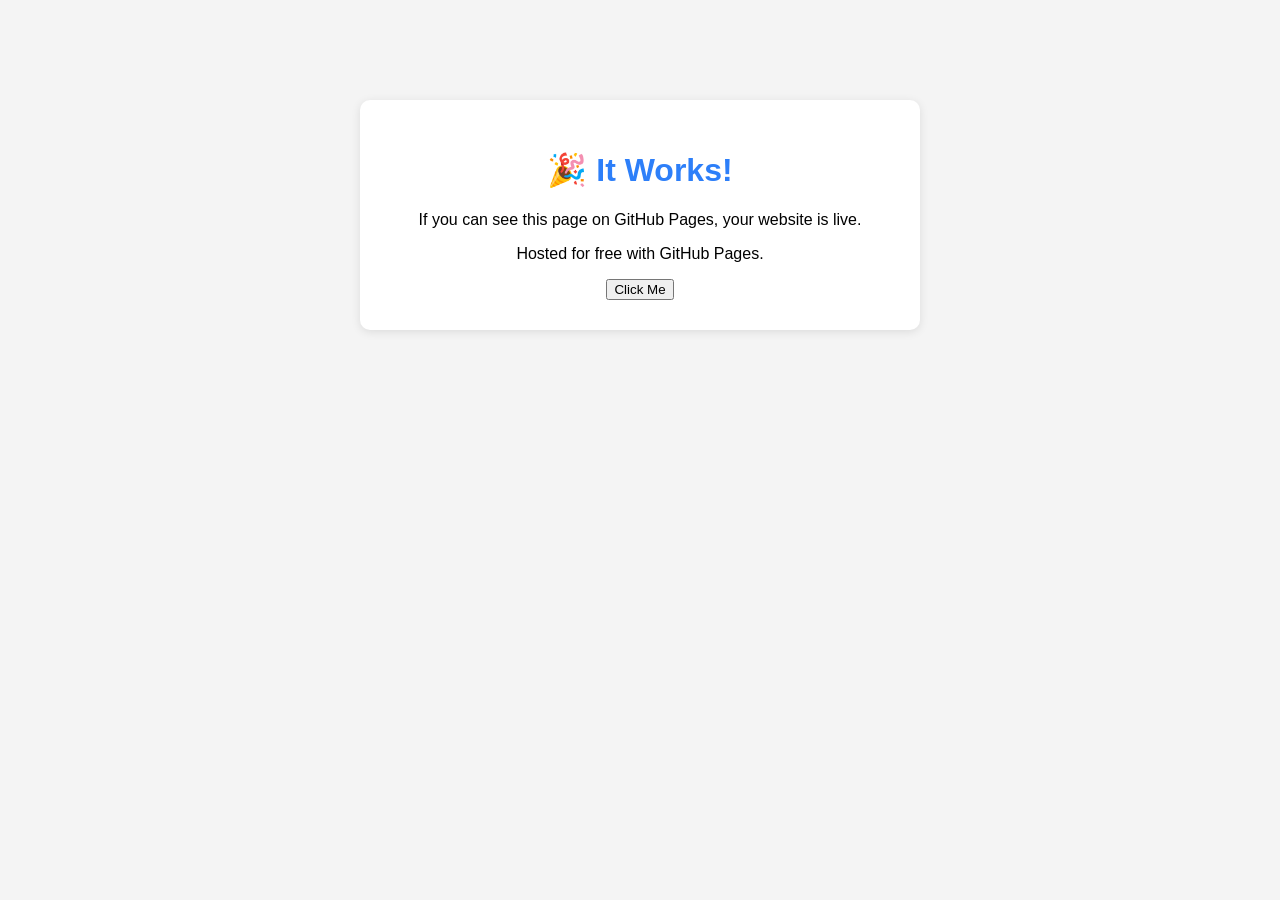
==== index.html @ c5bf1bac "first commit" ====
<!DOCTYPE html>
<html lang="en">
<head>
    <meta charset="UTF-8">
    <meta name="viewport" content="width=device-width, initial-scale=1.0">
    <title>My First GitHub Pages Site</title>
    <style>
        body {
            font-family: Arial, sans-serif;
            text-align: center;
            margin-top: 100px;
            background-color: #f4f4f4;
        }

        .card {
            background: white;
            padding: 30px;
            max-width: 500px;
            margin: auto;
            border-radius: 10px;
            box-shadow: 0 2px 10px rgba(0,0,0,0.1);
        }

        h1 {
            color: #2d7ff9;
        }
    </style>
</head>
<body>
    <div class="card">
        <h1>🎉 It Works!</h1>
        <p>If you can see this page on GitHub Pages, your website is live.</p>
        <p>Hosted for free with GitHub Pages.</p>
        <button onclick="alert('Hello from GitHub Pages!')">
            Click Me
        </button>
    </div>
</body>
</html>
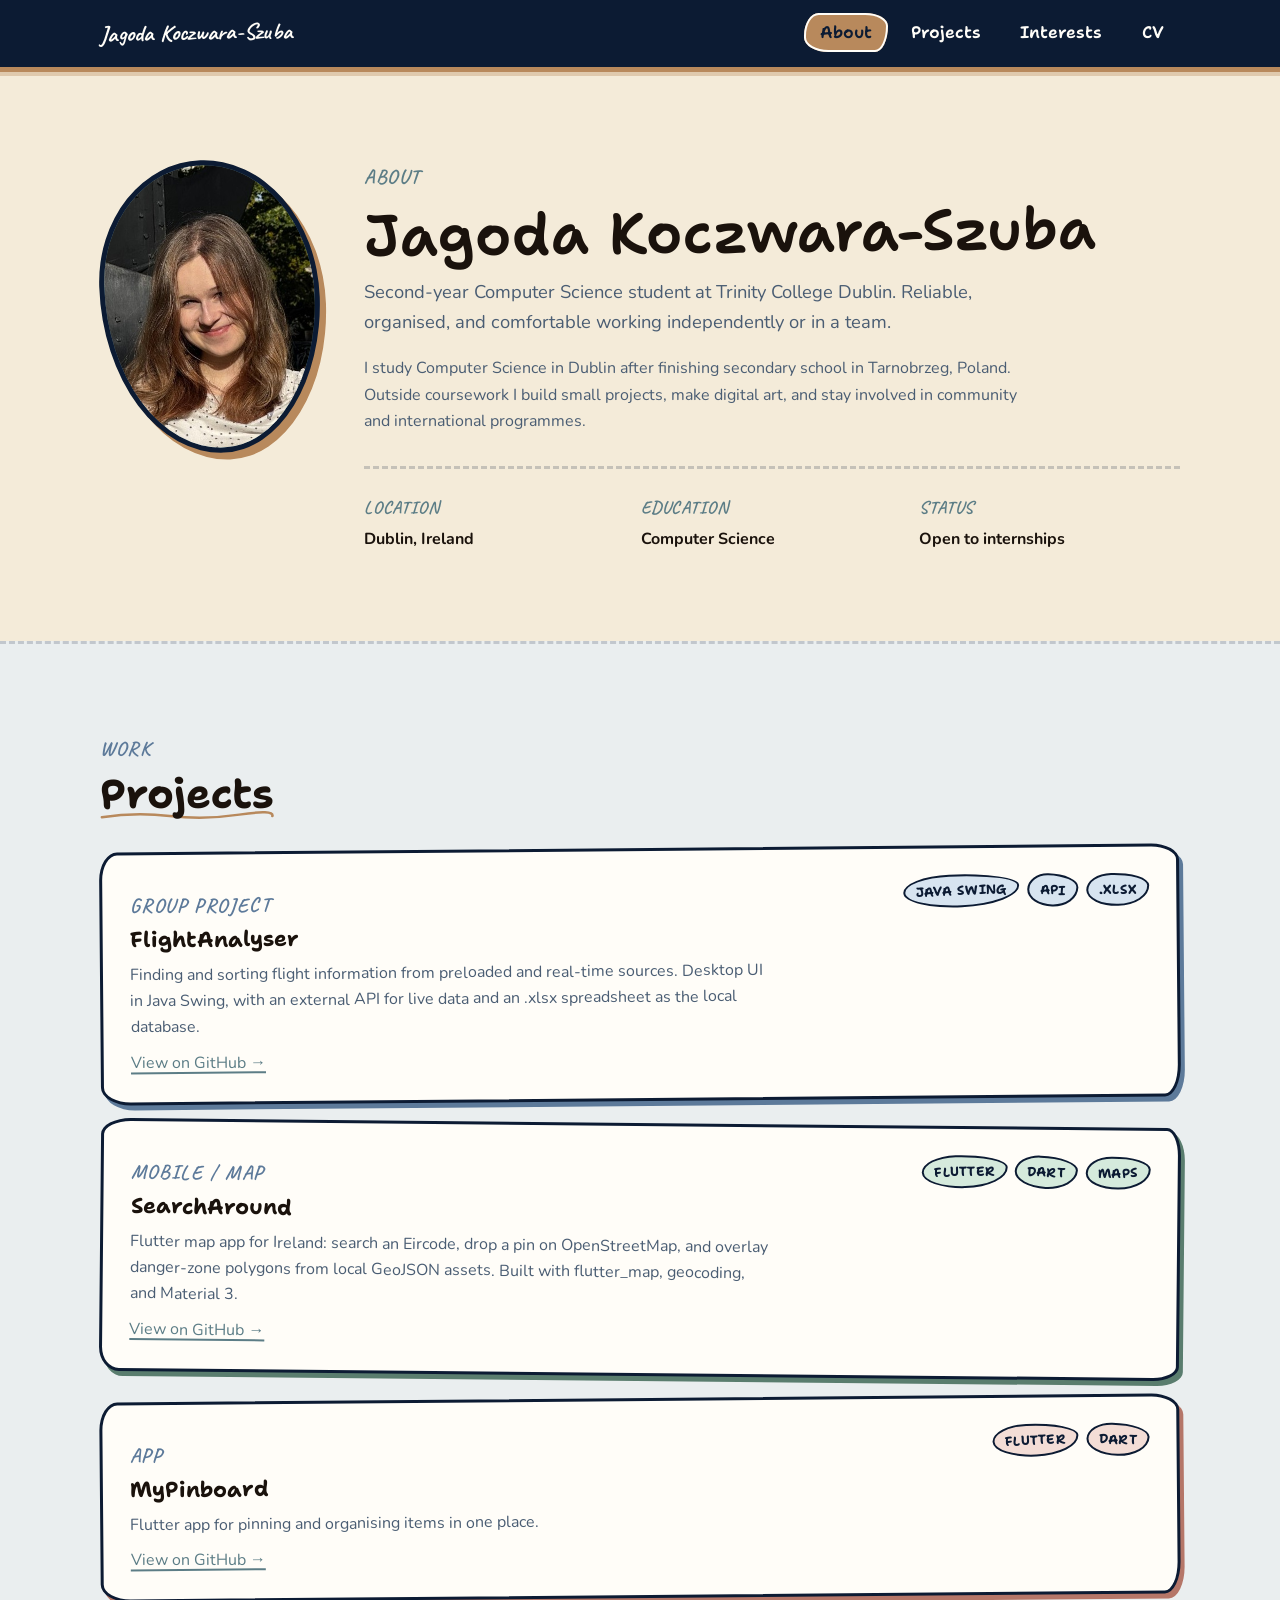
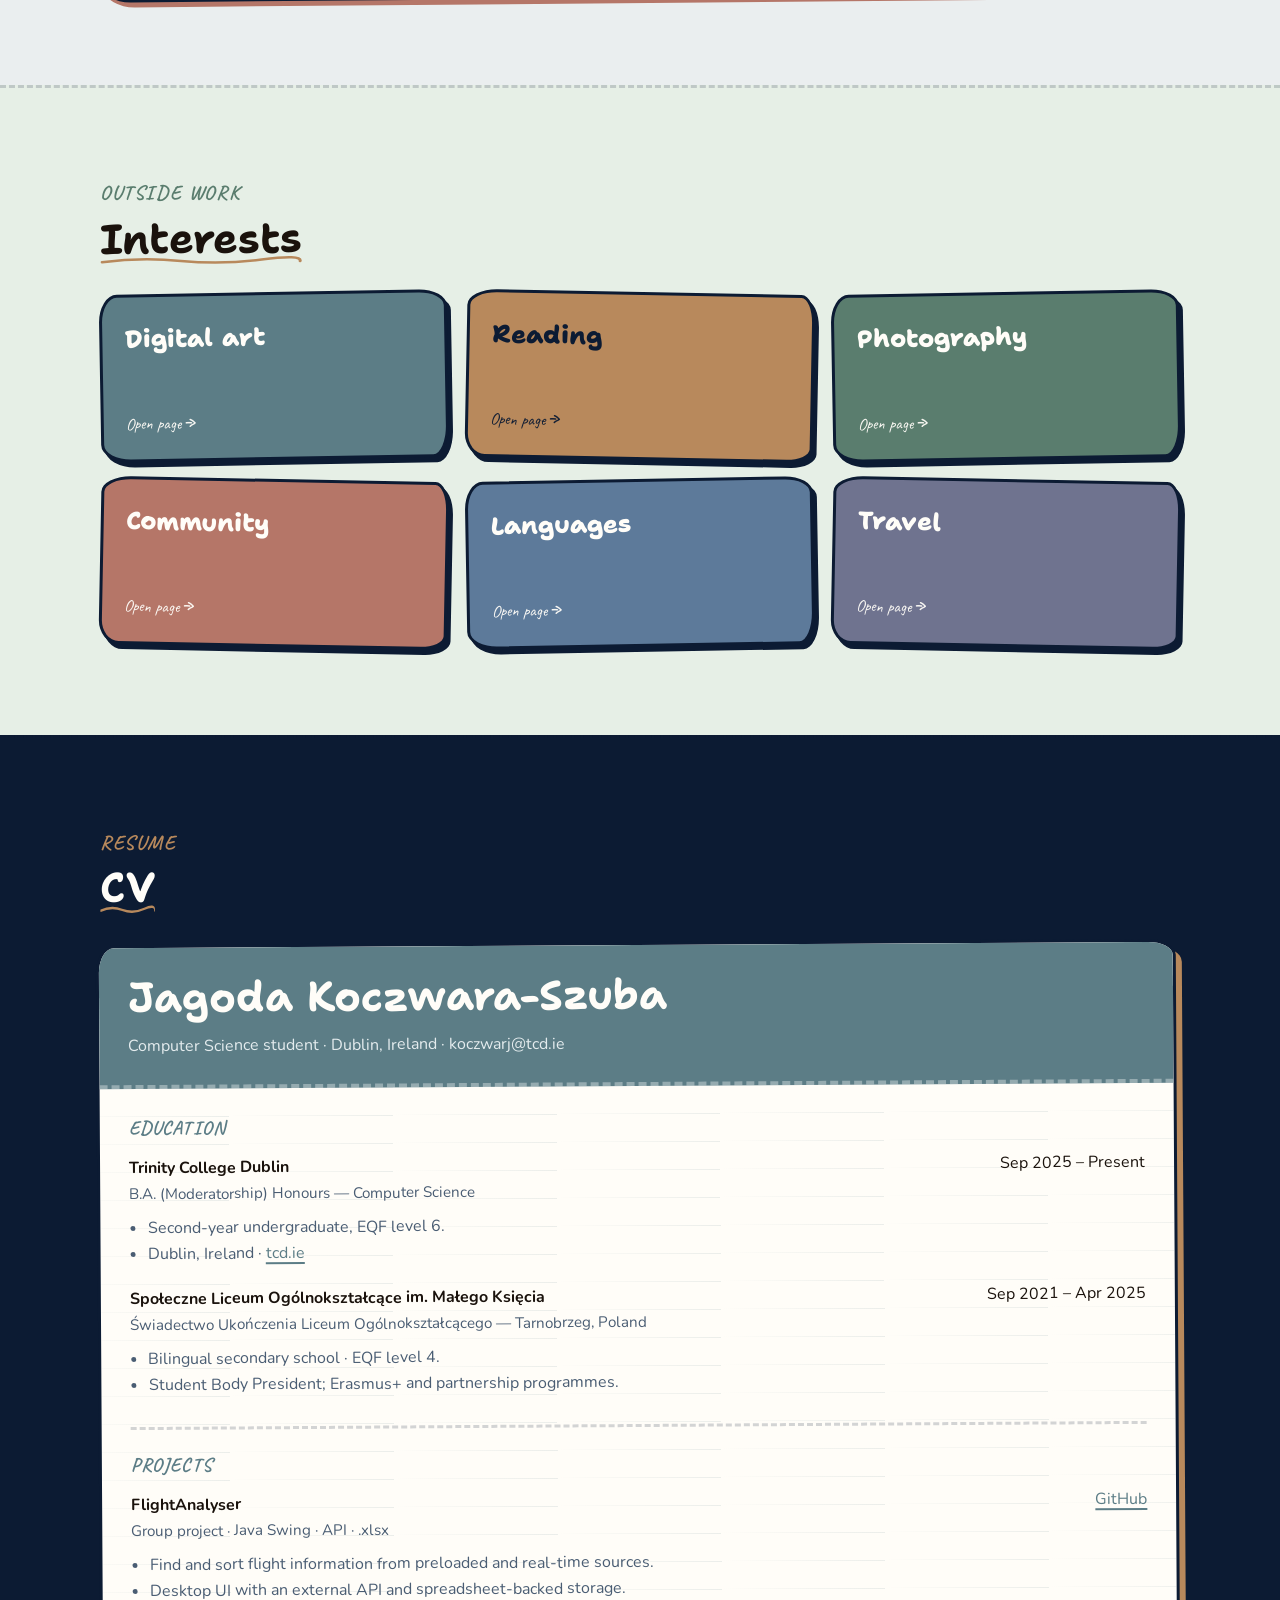
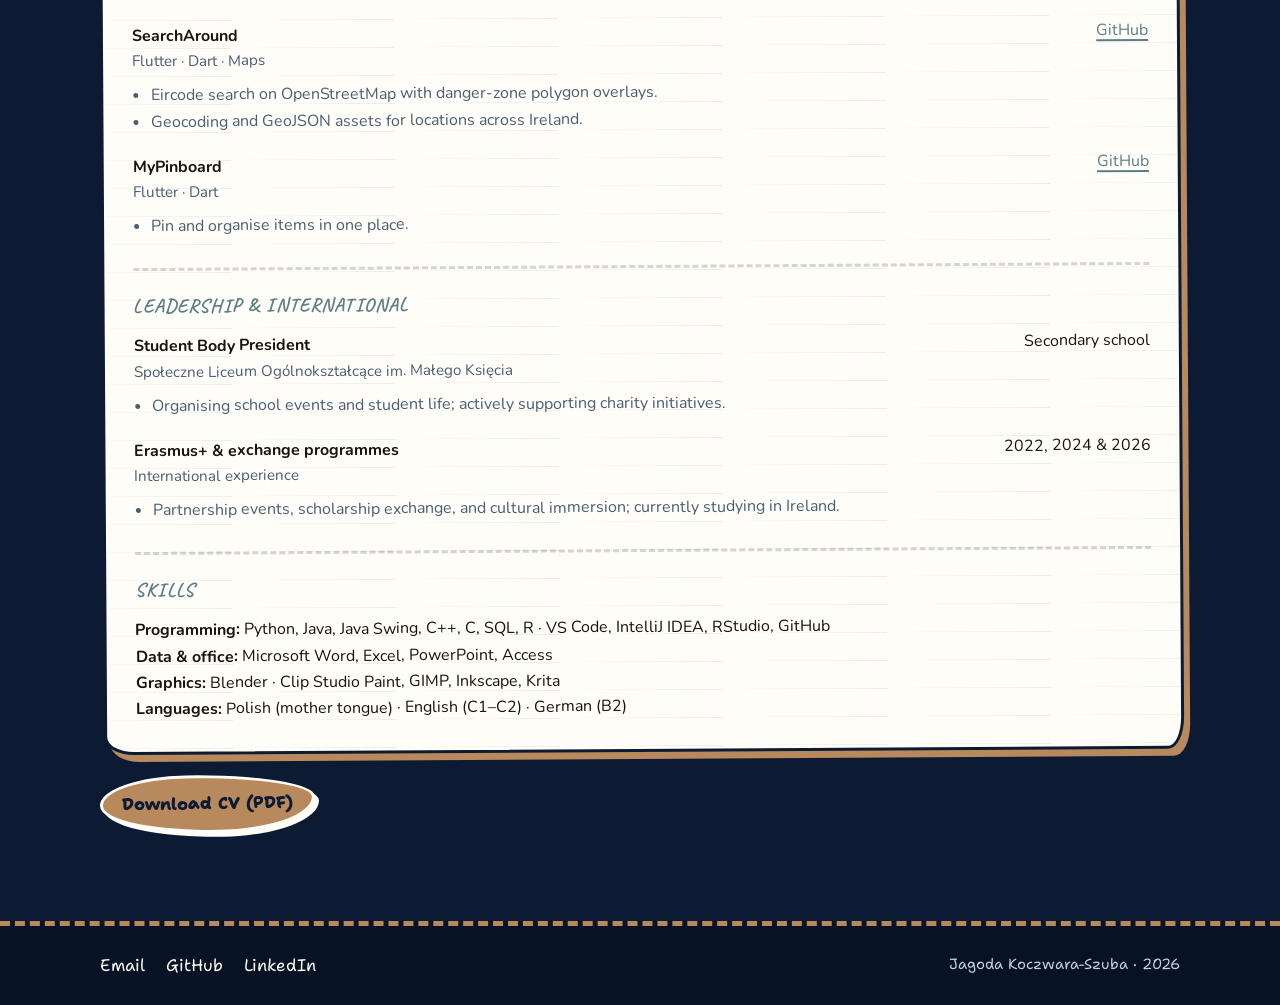
==== commit c0cbd31a: "Replace the GitHub Pages starter with a personal portfolio site. The live repo still served a placeh" ====
--- a/index.html
+++ b/index.html
@@ -1,39 +1,263 @@
 <!DOCTYPE html>
 <html lang="en">
 <head>
-    <meta charset="UTF-8">
-    <meta name="viewport" content="width=device-width, initial-scale=1.0">
-    <title>My First GitHub Pages Site</title>
-    <style>
-        body {
-            font-family: Arial, sans-serif;
-            text-align: center;
-            margin-top: 100px;
-            background-color: #f4f4f4;
-        }
-
-        .card {
-            background: white;
-            padding: 30px;
-            max-width: 500px;
-            margin: auto;
-            border-radius: 10px;
-            box-shadow: 0 2px 10px rgba(0,0,0,0.1);
-        }
-
-        h1 {
-            color: #2d7ff9;
-        }
-    </style>
+  <meta charset="UTF-8">
+  <meta name="viewport" content="width=device-width, initial-scale=1.0">
+  <title>Jagoda Koczwara-Szuba · Portfolio</title>
+  <meta name="description" content="Second-year Computer Science student at Trinity College Dublin — projects, interests, and CV.">
+  <link rel="icon" href="favicon.svg" type="image/svg+xml">
+  <link rel="preconnect" href="https://fonts.googleapis.com">
+  <link rel="preconnect" href="https://fonts.gstatic.com" crossorigin>
+  <link href="https://fonts.googleapis.com/css2?family=Caveat:wght@600;700&family=Nunito:ital,wght@0,400;0,600;0,700;0,800;1,400&family=Shantell+Sans:ital,wght@0,400;0,500;0,600;0,700;0,800;1,400&display=swap" rel="stylesheet">
+  <link rel="stylesheet" href="css/style.css?v=sketch19">
 </head>
 <body>
-    <div class="card">
-        <h1>🎉 It Works!</h1>
-        <p>If you can see this page on GitHub Pages, your website is live.</p>
-        <p>Hosted for free with GitHub Pages.</p>
-        <button onclick="alert('Hello from GitHub Pages!')">
-            Click Me
-        </button>
+  <a class="skip-link" href="#about">Skip to content</a>
+
+  <header class="nav">
+    <div class="wrap nav-inner">
+      <a class="brand" href="#about">Jagoda Koczwara-Szuba</a>
+      <button class="nav-toggle" type="button" aria-expanded="false" aria-controls="nav-links" aria-label="Open menu">
+        <span></span><span></span><span></span>
+      </button>
+      <ul class="nav-links" id="nav-links">
+        <li><a href="#about">About</a></li>
+        <li><a href="#projects">Projects</a></li>
+        <li><a href="#interests">Interests</a></li>
+        <li><a href="#cv">CV</a></li>
+      </ul>
     </div>
+  </header>
+
+  <main>
+    <section id="about" class="section section--peach">
+      <div class="wrap about-grid">
+        <div class="portrait">
+          <img src="images/portrait.jpg?v=5" alt="Jagoda Koczwara-Szuba">
+        </div>
+        <div>
+          <p class="eyebrow">About</p>
+          <h1>Jagoda Koczwara-Szuba</h1>
+          <p class="lede">Second-year Computer Science student at Trinity College Dublin. Reliable, organised, and comfortable working independently or in a team.</p>
+          <p class="intro">I study Computer Science in Dublin after finishing secondary school in Tarnobrzeg, Poland. Outside coursework I build small projects, make digital art, and stay involved in community and international programmes.</p>
+          <dl class="facts">
+            <div>
+              <dt>Location</dt>
+              <dd>Dublin, Ireland</dd>
+            </div>
+            <div>
+              <dt>Education</dt>
+              <dd>Computer Science</dd>
+            </div>
+            <div>
+              <dt>Status</dt>
+              <dd>Open to internships</dd>
+            </div>
+          </dl>
+        </div>
+      </div>
+    </section>
+
+    <section id="projects" class="section section--ice">
+      <div class="wrap">
+        <p class="eyebrow">Work</p>
+        <h2>Projects</h2>
+        <div class="project-list">
+          <article class="project-card project-card--sky">
+            <div>
+              <p class="eyebrow">Group project</p>
+              <h3>FlightAnalyser</h3>
+              <p>Finding and sorting flight information from preloaded and real-time sources. Desktop UI in Java Swing, with an external API for live data and an .xlsx spreadsheet as the local database.</p>
+              <p><a href="https://github.com/IceryDev/Flight-Analyser" target="_blank" rel="noopener noreferrer">View on GitHub →</a></p>
+            </div>
+            <div class="tags">
+              <span class="tag">Java Swing</span>
+              <span class="tag">API</span>
+              <span class="tag">.xlsx</span>
+            </div>
+          </article>
+          <article class="project-card project-card--teal">
+            <div>
+              <p class="eyebrow">Mobile / map</p>
+              <h3>SearchAround</h3>
+              <p>Flutter map app for Ireland: search an Eircode, drop a pin on OpenStreetMap, and overlay danger-zone polygons from local GeoJSON assets. Built with flutter_map, geocoding, and Material 3.</p>
+              <p><a href="https://github.com/jagoda-ks/SearchAround" target="_blank" rel="noopener noreferrer">View on GitHub →</a></p>
+            </div>
+            <div class="tags">
+              <span class="tag">Flutter</span>
+              <span class="tag">Dart</span>
+              <span class="tag">Maps</span>
+            </div>
+          </article>
+          <article class="project-card project-card--coral">
+            <div>
+              <p class="eyebrow">App</p>
+              <h3>MyPinboard</h3>
+              <p>Flutter app for pinning and organising items in one place.</p>
+              <p><a href="https://github.com/jagoda-ks/MyPinboard/" target="_blank" rel="noopener noreferrer">View on GitHub →</a></p>
+            </div>
+            <div class="tags">
+              <span class="tag">Flutter</span>
+              <span class="tag">Dart</span>
+            </div>
+          </article>
+        </div>
+      </div>
+    </section>
+
+    <section id="interests" class="section section--mint">
+      <div class="wrap">
+        <p class="eyebrow">Outside work</p>
+        <h2>Interests</h2>
+        <div class="interest-grid">
+          <a class="interest-btn interest-btn--berry" href="interests/photography.html">
+            <strong>Digital art</strong>
+            <span>Open page →</span>
+          </a>
+          <a class="interest-btn interest-btn--gold" href="interests/reading.html">
+            <strong>Reading</strong>
+            <span>Open page →</span>
+          </a>
+          <a class="interest-btn interest-btn--teal" href="interests/music.html">
+            <strong>Photography</strong>
+            <span>Open page →</span>
+          </a>
+          <a class="interest-btn interest-btn--coral" href="interests/sport.html">
+            <strong>Community</strong>
+            <span>Open page →</span>
+          </a>
+          <a class="interest-btn interest-btn--sky" href="interests/writing.html">
+            <strong>Languages</strong>
+            <span>Open page →</span>
+          </a>
+          <a class="interest-btn interest-btn--violet" href="interests/travel.html">
+            <strong>Travel</strong>
+            <span>Open page →</span>
+          </a>
+        </div>
+      </div>
+    </section>
+
+    <section id="cv" class="section section--navy">
+      <div class="wrap">
+        <p class="eyebrow">Resume</p>
+        <h2>CV</h2>
+        <div class="cv-sheet">
+          <div class="cv-header">
+            <h2>Jagoda Koczwara-Szuba</h2>
+            <p>Computer Science student · Dublin, Ireland · koczwarj@tcd.ie</p>
+          </div>
+          <div class="cv-body">
+            <div class="cv-block">
+              <h3>Education</h3>
+              <article class="cv-entry">
+                <header>
+                  <strong>Trinity College Dublin</strong>
+                  <span>Sep 2025 – Present</span>
+                </header>
+                <p class="role">B.A. (Moderatorship) Honours — Computer Science</p>
+                <ul>
+                  <li>Second-year undergraduate, EQF level 6.</li>
+                  <li>Dublin, Ireland · <a href="https://www.tcd.ie" target="_blank" rel="noopener noreferrer">tcd.ie</a></li>
+                </ul>
+              </article>
+              <article class="cv-entry">
+                <header>
+                  <strong>Społeczne Liceum Ogólnokształcące im. Małego Księcia</strong>
+                  <span>Sep 2021 – Apr 2025</span>
+                </header>
+                <p class="role">Świadectwo Ukończenia Liceum Ogólnokształcącego — Tarnobrzeg, Poland</p>
+                <ul>
+                  <li>Bilingual secondary school · EQF level 4.</li>
+                  <li>Student Body President; Erasmus+ and partnership programmes.</li>
+                </ul>
+              </article>
+            </div>
+            <div class="cv-block">
+              <h3>Projects</h3>
+              <article class="cv-entry">
+                <header>
+                  <strong>FlightAnalyser</strong>
+                  <span><a href="https://github.com/IceryDev/Flight-Analyser" target="_blank" rel="noopener noreferrer">GitHub</a></span>
+                </header>
+                <p class="role">Group project · Java Swing · API · .xlsx</p>
+                <ul>
+                  <li>Find and sort flight information from preloaded and real-time sources.</li>
+                  <li>Desktop UI with an external API and spreadsheet-backed storage.</li>
+                </ul>
+              </article>
+              <article class="cv-entry">
+                <header>
+                  <strong>SearchAround</strong>
+                  <span><a href="https://github.com/jagoda-ks/SearchAround" target="_blank" rel="noopener noreferrer">GitHub</a></span>
+                </header>
+                <p class="role">Flutter · Dart · Maps</p>
+                <ul>
+                  <li>Eircode search on OpenStreetMap with danger-zone polygon overlays.</li>
+                  <li>Geocoding and GeoJSON assets for locations across Ireland.</li>
+                </ul>
+              </article>
+              <article class="cv-entry">
+                <header>
+                  <strong>MyPinboard</strong>
+                  <span><a href="https://github.com/jagoda-ks/MyPinboard/" target="_blank" rel="noopener noreferrer">GitHub</a></span>
+                </header>
+                <p class="role">Flutter · Dart</p>
+                <ul>
+                  <li>Pin and organise items in one place.</li>
+                </ul>
+              </article>
+            </div>
+            <div class="cv-block">
+              <h3>Leadership &amp; international</h3>
+              <article class="cv-entry">
+                <header>
+                  <strong>Student Body President</strong>
+                  <span>Secondary school</span>
+                </header>
+                <p class="role">Społeczne Liceum Ogólnokształcące im. Małego Księcia</p>
+                <ul>
+                  <li>Organising school events and student life; actively supporting charity initiatives.</li>
+                </ul>
+              </article>
+              <article class="cv-entry">
+                <header>
+                  <strong>Erasmus+ &amp; exchange programmes</strong>
+                  <span>2022, 2024 &amp; 2026</span>
+                </header>
+                <p class="role">International experience</p>
+                <ul>
+                  <li>Partnership events, scholarship exchange, and cultural immersion; currently studying in Ireland.</li>
+                </ul>
+              </article>
+            </div>
+            <div class="cv-block">
+              <h3>Skills</h3>
+              <p class="role"><strong>Programming:</strong> Python, Java, Java Swing, C++, C, SQL, R · VS Code, IntelliJ IDEA, RStudio, GitHub</p>
+              <p class="role"><strong>Data &amp; office:</strong> Microsoft Word, Excel, PowerPoint, Access</p>
+              <p class="role"><strong>Graphics:</strong> Blender · Clip Studio Paint, GIMP, Inkscape, Krita</p>
+              <p class="role"><strong>Languages:</strong> Polish (mother tongue) · English (C1–C2) · German (B2)</p>
+            </div>
+          </div>
+        </div>
+        <div class="cv-actions">
+          <a class="btn" href="cv.pdf" download="Jagoda-Koczwara-Szuba-CV.pdf">Download CV (PDF)</a>
+        </div>
+      </div>
+    </section>
+  </main>
+
+  <footer class="footer">
+    <div class="wrap footer-inner">
+      <div>
+        <a href="mailto:koczwarj@tcd.ie">Email</a>
+        <a href="https://github.com/jagoda-ks" target="_blank" rel="noopener noreferrer">GitHub</a>
+        <a href="https://www.linkedin.com/in/jagoda-natalia-33579b438/" target="_blank" rel="noopener noreferrer">LinkedIn</a>
+      </div>
+      <p>Jagoda Koczwara-Szuba · 2026</p>
+    </div>
+  </footer>
+
+  <script src="js/main.js"></script>
 </body>
-</html>+</html>
--- a/css/style.css
+++ b/css/style.css
@@ -0,0 +1,967 @@
+@import url("https://fonts.googleapis.com/css2?family=Caveat:wght@600;700&family=Nunito:ital,wght@0,400;0,600;0,700;0,800;1,400&family=Shantell+Sans:ital,wght@0,400;0,500;0,600;0,700;0,800;1,400&display=swap");
+
+:root {
+  --navy: #0c1b33;
+  --navy-deep: #071224;
+  --navy-mid: #1a3358;
+  --steel: #3d5a80;
+  --ice: #e8edf1;
+  --paper: #f7f1e4;
+  --white: #fffdf8;
+  --ink: #1a120c;
+  --muted: #4a5d73;
+  --line: #c9d4e3;
+  --line-strong: #9aacc4;
+  --focus: #5c7d86;
+
+  --berry: #5c7d86;
+  --berry-deep: #456169;
+  --sky: #5d7a9a;
+  --teal: #5a7d6e;
+  --gold: #b8895c;
+  --coral: #b57668;
+  --violet: #6f738f;
+  --peach: #f4ead8;
+  --mint: #e4efe6;
+  --cream: #f3efe6;
+
+  --font: "Nunito", "Segoe UI", "Helvetica Neue", Arial, sans-serif;
+  --font-sketch: "Shantell Sans", "Nunito", cursive;
+  --font-doodle: "Caveat", "Shantell Sans", cursive;
+  --max: 1080px;
+  --nav-h: 72px;
+  --radius: 18px 28px 16px 30px / 28px 16px 32px 18px;
+  --radius-alt: 30px 14px 26px 20px / 16px 28px 14px 24px;
+  --ink-border: 3px solid var(--navy);
+  --sketch-shadow: 4px 5px 0 var(--navy);
+}
+
+*,
+*::before,
+*::after {
+  box-sizing: border-box;
+  margin: 0;
+  padding: 0;
+}
+
+html {
+  scroll-behavior: smooth;
+  scroll-padding-top: var(--nav-h);
+}
+
+body {
+  font-family: var(--font);
+  color: var(--ink);
+  background-color: var(--paper);
+  background-image:
+    radial-gradient(rgba(12, 27, 51, 0.05) 0.7px, transparent 0.8px),
+    repeating-linear-gradient(
+      0deg,
+      transparent,
+      transparent 27px,
+      rgba(12, 27, 51, 0.03) 28px
+    );
+  background-size: 7px 7px, 100% 28px;
+  line-height: 1.65;
+  min-height: 100vh;
+}
+
+img {
+  max-width: 100%;
+  display: block;
+}
+
+a {
+  color: var(--berry);
+  text-decoration-thickness: 2px;
+  text-underline-offset: 4px;
+  text-decoration-skip-ink: auto;
+}
+
+a:hover {
+  color: var(--berry-deep);
+}
+
+:focus-visible {
+  outline: 3px dashed var(--focus);
+  outline-offset: 4px;
+}
+
+.wrap {
+  width: min(var(--max), calc(100% - 2.5rem));
+  margin-inline: auto;
+}
+
+.skip-link {
+  position: absolute;
+  left: 1rem;
+  top: -80px;
+  z-index: 1000;
+  background: var(--berry);
+  color: var(--white);
+  padding: 0.5rem 0.8rem;
+  font-family: var(--font-sketch);
+}
+
+.skip-link:focus {
+  top: 0.75rem;
+}
+
+/* ---------- Nav ---------- */
+.nav {
+  position: sticky;
+  top: 0;
+  z-index: 50;
+  height: var(--nav-h);
+  background: var(--navy);
+  color: var(--white);
+  border-bottom: 5px solid var(--gold);
+  box-shadow: 0 4px 0 rgba(184, 137, 92, 0.35);
+}
+
+.nav-inner {
+  height: 100%;
+  display: flex;
+  align-items: center;
+  justify-content: space-between;
+  gap: 1.5rem;
+}
+
+.brand {
+  color: var(--white);
+  text-decoration: none;
+  font-family: var(--font-doodle);
+  font-weight: 700;
+  letter-spacing: 0.01em;
+  font-size: 1.45rem;
+  white-space: nowrap;
+  transform: rotate(-1deg);
+}
+
+.brand:hover {
+  color: var(--gold);
+}
+
+.nav-links {
+  display: flex;
+  list-style: none;
+  gap: 0.4rem;
+}
+
+.nav-links a {
+  color: var(--white);
+  text-decoration: none;
+  padding: 0.4rem 0.9rem;
+  font-size: 1.05rem;
+  font-family: var(--font-sketch);
+  font-weight: 600;
+  border: 2px solid transparent;
+  border-radius: var(--radius);
+}
+
+.nav-links a:hover,
+.nav-links a.is-active {
+  background: var(--gold);
+  color: var(--navy);
+  border-color: var(--white);
+}
+
+.nav-toggle {
+  display: none;
+  width: 44px;
+  height: 44px;
+  background: transparent;
+  border: 3px solid var(--white);
+  border-radius: 40% 60% 45% 55% / 55% 40% 60% 45%;
+  color: var(--white);
+  cursor: pointer;
+}
+
+.nav-toggle span {
+  display: block;
+  width: 18px;
+  height: 3px;
+  margin: 4px auto;
+  background: var(--white);
+  border-radius: 4px;
+}
+
+/* ---------- Sections ---------- */
+.section {
+  padding: 5.5rem 0;
+  scroll-margin-top: var(--nav-h);
+}
+
+.section + .section {
+  border-top: 3px dashed rgba(12, 27, 51, 0.18);
+}
+
+.section--ice {
+  background: color-mix(in srgb, var(--ice) 86%, var(--paper));
+}
+
+.section--peach {
+  background: color-mix(in srgb, var(--peach) 90%, var(--paper));
+}
+
+.section--mint {
+  background: color-mix(in srgb, var(--mint) 88%, var(--paper));
+}
+
+.section--navy {
+  background: var(--navy);
+  color: var(--white);
+}
+
+.eyebrow {
+  font-family: var(--font-doodle);
+  font-size: 1.25rem;
+  letter-spacing: 0.08em;
+  text-transform: uppercase;
+  color: var(--berry);
+  font-weight: 700;
+  margin-bottom: 0.35rem;
+}
+
+.section--ice .eyebrow {
+  color: var(--sky);
+}
+
+.section--mint .eyebrow {
+  color: var(--teal);
+}
+
+.section--navy .eyebrow {
+  color: var(--gold);
+}
+
+h1,
+h2,
+h3 {
+  font-family: var(--font-sketch);
+  line-height: 1.15;
+  font-weight: 700;
+}
+
+h1 {
+  font-size: clamp(2.4rem, 5vw, 3.6rem);
+  margin-bottom: 0.75rem;
+  transform: rotate(-0.6deg);
+  font-weight: 600;
+}
+
+h2 {
+  font-size: clamp(2rem, 3.4vw, 2.6rem);
+  margin-bottom: 1.5rem;
+  display: inline-block;
+  transform: rotate(-0.4deg);
+  background-image: url("data:image/svg+xml,%3Csvg xmlns='http://www.w3.org/2000/svg' viewBox='0 0 200 12' preserveAspectRatio='none'%3E%3Cpath d='M2 8 Q 40 2 80 7 T 160 6 T 198 8' fill='none' stroke='%23b8895c' stroke-width='3' stroke-linecap='round'/%3E%3C/svg%3E");
+  background-repeat: no-repeat;
+  background-position: left 92%;
+  background-size: 100% 10px;
+  padding-bottom: 0.35rem;
+}
+
+h3 {
+  font-size: 1.35rem;
+}
+
+.lede {
+  font-size: 1.15rem;
+  color: var(--muted);
+  max-width: 42rem;
+}
+
+.lede + .lede,
+.intro {
+  margin-top: 1.1rem;
+  max-width: 42rem;
+  color: var(--muted);
+}
+
+.section-intro {
+  margin-bottom: 1.75rem;
+}
+
+.back-link {
+  margin-top: 1.25rem;
+  font-family: var(--font-doodle);
+  font-size: 1.25rem;
+}
+
+.section--navy .lede {
+  color: #d5deea;
+}
+
+.section--navy h2 {
+  background-image: url("data:image/svg+xml,%3Csvg xmlns='http://www.w3.org/2000/svg' viewBox='0 0 200 12' preserveAspectRatio='none'%3E%3Cpath d='M2 8 Q 40 2 80 7 T 160 6 T 198 8' fill='none' stroke='%23b8895c' stroke-width='3' stroke-linecap='round'/%3E%3C/svg%3E");
+}
+
+/* ---------- About ---------- */
+.about-grid {
+  display: grid;
+  grid-template-columns: 220px 1fr;
+  gap: 2.75rem;
+  align-items: start;
+}
+
+.portrait {
+  position: relative;
+  width: 100%;
+  aspect-ratio: 3 / 4;
+  background: var(--berry);
+  overflow: hidden;
+  border: 5px solid var(--navy);
+  border-radius: 48% 52% 46% 54% / 42% 48% 52% 58%;
+  box-shadow: 6px 7px 0 var(--gold);
+  transform: rotate(-2deg);
+}
+
+.portrait img {
+  position: absolute;
+  inset: 0;
+  width: 100%;
+  height: 100%;
+  object-fit: cover;
+  object-position: 50% 50%;
+  display: block;
+}
+
+.facts {
+  display: grid;
+  grid-template-columns: repeat(3, minmax(0, 1fr));
+  gap: 1rem;
+  margin-top: 2rem;
+  padding-top: 1.5rem;
+  border-top: 3px dashed rgba(12, 27, 51, 0.2);
+}
+
+.facts dt {
+  font-family: var(--font-doodle);
+  font-size: 1.1rem;
+  letter-spacing: 0.06em;
+  text-transform: uppercase;
+  color: var(--berry);
+  font-weight: 700;
+}
+
+.facts dd {
+  margin-top: 0.25rem;
+  font-weight: 700;
+}
+
+/* ---------- Projects ---------- */
+.project-list {
+  display: grid;
+  gap: 1.4rem;
+}
+
+.project-card {
+  display: grid;
+  grid-template-columns: 1fr auto;
+  gap: 1.5rem;
+  padding: 1.6rem 1.7rem;
+  background: var(--white);
+  border: var(--ink-border);
+  border-radius: var(--radius);
+  box-shadow: var(--sketch-shadow);
+  color: inherit;
+  text-decoration: none;
+  transform: rotate(-0.5deg);
+}
+
+.project-card:nth-child(even) {
+  border-radius: var(--radius-alt);
+  transform: rotate(0.55deg);
+}
+
+.project-card--sky {
+  box-shadow: 4px 5px 0 var(--sky);
+}
+
+.project-card--teal {
+  box-shadow: 4px 5px 0 var(--teal);
+}
+
+.project-card--coral {
+  box-shadow: 4px 5px 0 var(--coral);
+}
+
+.project-card:hover {
+  color: inherit;
+  transform: rotate(0deg) translate(-2px, -3px);
+}
+
+.project-card .eyebrow {
+  margin-bottom: 0.35rem;
+}
+
+.project-card p {
+  color: var(--muted);
+  margin-top: 0.55rem;
+  max-width: 40rem;
+}
+
+.tags {
+  display: flex;
+  flex-wrap: wrap;
+  gap: 0.5rem;
+  align-content: start;
+  justify-content: flex-end;
+}
+
+.tag {
+  border: 2px solid var(--navy);
+  color: var(--navy);
+  background: #d7e4f0;
+  padding: 0.22rem 0.65rem;
+  font-size: 0.82rem;
+  font-family: var(--font-sketch);
+  font-weight: 700;
+  letter-spacing: 0.02em;
+  text-transform: uppercase;
+  white-space: nowrap;
+  border-radius: 40% 60% 50% 50% / 50% 40% 60% 50%;
+  transform: rotate(-2deg);
+}
+
+.tag:nth-child(2) {
+  transform: rotate(2deg);
+}
+
+.tag:nth-child(3) {
+  transform: rotate(-1deg);
+}
+
+.project-card--teal .tag {
+  background: #d5eadc;
+}
+
+.project-card--coral .tag {
+  background: #f3ddd6;
+}
+
+/* ---------- Interests ---------- */
+.interest-grid {
+  display: grid;
+  grid-template-columns: repeat(3, minmax(0, 1fr));
+  gap: 1.15rem;
+}
+
+.interest-grid--two {
+  grid-template-columns: repeat(2, minmax(0, 1fr));
+}
+
+.interest-btn {
+  display: flex;
+  flex-direction: column;
+  justify-content: space-between;
+  min-height: 168px;
+  padding: 1.35rem 1.4rem;
+  background: var(--berry);
+  border: var(--ink-border);
+  color: var(--white);
+  text-decoration: none;
+  border-radius: var(--radius);
+  box-shadow: var(--sketch-shadow);
+  font-family: var(--font-sketch);
+  transform: rotate(-1deg);
+}
+
+.interest-btn:nth-child(even) {
+  transform: rotate(1.1deg);
+  border-radius: var(--radius-alt);
+}
+
+.interest-btn--berry { background: var(--berry); }
+.interest-btn--gold { background: var(--gold); color: var(--navy); }
+.interest-btn--teal { background: var(--teal); }
+.interest-btn--coral { background: var(--coral); }
+.interest-btn--sky { background: var(--sky); }
+.interest-btn--violet { background: var(--violet); }
+
+.interest-btn:hover {
+  background: var(--navy);
+  color: var(--white);
+  transform: rotate(0deg) scale(1.03);
+}
+
+.interest-btn strong {
+  font-size: 1.55rem;
+  font-weight: 800;
+}
+
+.interest-btn span {
+  font-size: 1.05rem;
+  font-family: var(--font-doodle);
+  opacity: 0.95;
+}
+
+.language-tile {
+  display: flex;
+  flex-direction: column;
+  justify-content: center;
+  gap: 0.4rem;
+  min-height: 150px;
+  padding: 1.35rem 1.4rem;
+  border: var(--ink-border);
+  border-radius: var(--radius);
+  box-shadow: var(--sketch-shadow);
+  font-family: var(--font-sketch);
+  color: var(--white);
+  transform: rotate(-1deg);
+}
+
+.language-tile:nth-child(even) {
+  transform: rotate(1.1deg);
+  border-radius: var(--radius-alt);
+}
+
+.language-tile:nth-child(3) {
+  transform: rotate(-0.6deg);
+}
+
+.language-tile--gold { background: var(--gold); color: var(--navy); }
+.language-tile--sky { background: var(--sky); }
+.language-tile--teal { background: var(--teal); }
+
+.language-tile strong {
+  font-size: 1.7rem;
+  font-weight: 800;
+  line-height: 1.15;
+}
+
+.language-tile span {
+  font-size: 1.2rem;
+  font-family: var(--font-doodle);
+  opacity: 0.95;
+}
+
+/* ---------- CV ---------- */
+.cv-sheet {
+  background: var(--white);
+  border: var(--ink-border);
+  border-radius: var(--radius);
+  color: var(--ink);
+  box-shadow: 6px 7px 0 var(--gold);
+  overflow: hidden;
+  transform: rotate(-0.35deg);
+}
+
+.cv-header {
+  background: var(--berry);
+  color: var(--white);
+  padding: 1.6rem 1.8rem;
+  border-bottom: 4px dashed rgba(255, 255, 255, 0.35);
+}
+
+.cv-header h2 {
+  margin-bottom: 0.35rem;
+  transform: none;
+  background-image: none;
+}
+
+.cv-header p {
+  color: #e4ecee;
+}
+
+.cv-body {
+  padding: 1.8rem;
+  background-image: repeating-linear-gradient(
+    transparent,
+    transparent 27px,
+    rgba(92, 125, 134, 0.12) 28px
+  );
+}
+
+.cv-block + .cv-block {
+  margin-top: 1.8rem;
+  padding-top: 1.5rem;
+  border-top: 3px dashed rgba(12, 27, 51, 0.18);
+}
+
+.cv-block h3 {
+  font-family: var(--font-doodle);
+  letter-spacing: 0.06em;
+  text-transform: uppercase;
+  font-size: 1.2rem;
+  color: var(--berry);
+  margin-bottom: 1rem;
+}
+
+.cv-entry + .cv-entry {
+  margin-top: 1.15rem;
+}
+
+.cv-entry header {
+  display: flex;
+  justify-content: space-between;
+  gap: 1rem;
+  flex-wrap: wrap;
+}
+
+.cv-entry .role {
+  color: var(--muted);
+  font-size: 0.95rem;
+}
+
+.cv-entry ul {
+  margin: 0.5rem 0 0 1.15rem;
+  color: var(--muted);
+}
+
+.cv-actions {
+  margin-top: 1.5rem;
+}
+
+.btn {
+  display: inline-flex;
+  align-items: center;
+  gap: 0.45rem;
+  padding: 0.75rem 1.2rem;
+  border: var(--ink-border);
+  background: var(--gold);
+  color: var(--navy);
+  text-decoration: none;
+  font-weight: 800;
+  font-family: var(--font-sketch);
+  font-size: 1.05rem;
+  border-radius: 40% 60% 45% 55% / 50% 40% 60% 50%;
+  box-shadow: 4px 4px 0 var(--white);
+  transform: rotate(-1deg);
+}
+
+.btn:hover {
+  background: var(--white);
+  color: var(--navy);
+  transform: rotate(1deg) translate(-1px, -2px);
+}
+
+.btn-ghost {
+  background: transparent;
+  color: var(--navy);
+}
+
+.btn-ghost:hover {
+  background: var(--navy);
+  color: var(--white);
+}
+
+.section--navy .btn {
+  background: var(--gold);
+  color: var(--navy);
+  border-color: var(--white);
+}
+
+.section--navy .btn:hover {
+  background: var(--white);
+  color: var(--navy);
+  border-color: var(--white);
+}
+
+/* ---------- Interest pages ---------- */
+.page-hero {
+  padding: calc(var(--nav-h) + 3.5rem) 0 3rem;
+  background: var(--berry);
+  color: var(--white);
+  border-bottom: 5px solid var(--navy);
+}
+
+.page-hero--photography { background: var(--berry); }
+.page-hero--reading { background: var(--gold); color: var(--navy); }
+.page-hero--music { background: var(--teal); }
+.page-hero--sport { background: var(--coral); }
+.page-hero--writing { background: var(--sky); }
+.page-hero--travel { background: var(--violet); }
+.page-hero--art-2d { background: var(--gold); color: var(--navy); }
+.page-hero--art-3d { background: var(--navy-mid); }
+
+.page-hero a {
+  color: inherit;
+}
+
+.page-hero .eyebrow,
+.page-hero .lede {
+  color: inherit;
+  opacity: 0.92;
+}
+
+.page-hero h1 {
+  transform: rotate(-1.2deg);
+}
+
+.page-content {
+  padding: 3rem 0 5rem;
+}
+
+.page-content p + p,
+.page-content ul {
+  margin-top: 1rem;
+}
+
+.page-content li + li {
+  margin-top: 0.35rem;
+}
+
+.placeholder-box {
+  margin-top: 2rem;
+  min-height: 180px;
+  border: 3px dashed var(--navy);
+  background: var(--peach);
+  display: grid;
+  place-items: center;
+  color: var(--muted);
+  text-align: center;
+  padding: 1.5rem;
+  border-radius: var(--radius);
+  font-family: var(--font-doodle);
+  font-size: 1.35rem;
+  transform: rotate(-0.6deg);
+  box-shadow: 4px 4px 0 rgba(12, 27, 51, 0.12);
+}
+
+.page-content h2 {
+  margin-top: 2.5rem;
+}
+
+.book-grid {
+  display: grid;
+  grid-template-columns: repeat(2, minmax(0, 1fr));
+  gap: 1.35rem 1.15rem;
+  list-style: none;
+  padding: 0.4rem 0.5rem 0.75rem 0.1rem;
+}
+
+.book-card {
+  position: relative;
+  min-width: 0;
+  padding: 0;
+  border: var(--ink-border);
+  border-radius: var(--radius);
+  box-shadow: var(--sketch-shadow);
+  background: var(--white);
+  overflow: hidden;
+  display: flex;
+  flex-direction: column;
+  transform: rotate(-1deg);
+}
+
+.book-card:nth-child(even) {
+  transform: rotate(1deg);
+  border-radius: var(--radius-alt);
+}
+
+.book-card:nth-child(3n) {
+  transform: rotate(-0.6deg);
+}
+
+.book-card__cover {
+  width: 100%;
+  aspect-ratio: 2 / 3;
+  object-fit: cover;
+  object-position: center top;
+  display: block;
+  background: var(--peach);
+}
+
+.book-card__meta {
+  padding: 0.7rem 0.85rem 0.9rem;
+  background: var(--white);
+}
+
+.book-card__title {
+  font-family: var(--font-sketch);
+  font-size: 1.02rem;
+  font-weight: 700;
+  font-style: normal;
+  line-height: 1.3;
+  color: var(--navy);
+  display: block;
+}
+
+.book-card__author {
+  font-family: var(--font-doodle);
+  font-size: 1.15rem;
+  color: var(--muted);
+  margin-top: 0.35rem;
+  display: block;
+}
+
+/* ---------- Protected art gallery ---------- */
+.art-gallery {
+  display: grid;
+  grid-template-columns: 1fr 1fr;
+  gap: 1.25rem;
+  margin-top: 1.75rem;
+  user-select: none;
+  -webkit-user-select: none;
+}
+
+.art-frame {
+  position: relative;
+  margin: 0;
+  border: var(--ink-border);
+  border-radius: var(--radius);
+  box-shadow: var(--sketch-shadow);
+  background: var(--white);
+  overflow: hidden;
+  transform: rotate(-0.5deg);
+}
+
+.art-frame:nth-child(even) {
+  transform: rotate(0.6deg);
+  border-radius: var(--radius-alt);
+}
+
+.art-frame--tall {
+  grid-row: span 2;
+}
+
+.art-frame--wide {
+  grid-column: 1 / -1;
+}
+
+.art-frame--padded {
+  background: transparent;
+}
+
+.art-frame--padded .art-frame__image {
+  width: calc(100% - 2.5rem);
+  margin: 1.25rem auto 0.35rem;
+}
+
+.art-frame--padded figcaption {
+  background: transparent;
+}
+
+.art-frame__image {
+  display: block;
+  width: 100%;
+  height: auto;
+  pointer-events: none;
+  -webkit-user-drag: none;
+  user-select: none;
+}
+
+.art-frame--tall .art-frame__image,
+.art-frame--wide .art-frame__image {
+  min-height: 0;
+}
+
+.art-frame__shield {
+  position: absolute;
+  inset: 0;
+  z-index: 2;
+  background-image: url("data:image/svg+xml,%3Csvg xmlns='http://www.w3.org/2000/svg' width='220' height='90'%3E%3Ctext x='10' y='52' fill='rgba(12,27,51,0.14)' font-size='16' font-family='Georgia,serif' transform='rotate(-18 110 45)'%3EJagoda Koczwara-Szuba%3C/text%3E%3C/svg%3E");
+  background-repeat: repeat;
+  cursor: default;
+}
+
+.art-frame figcaption {
+  position: relative;
+  z-index: 3;
+  padding: 0.55rem 0.8rem 0.7rem;
+  font-family: var(--font-doodle);
+  font-size: 1.15rem;
+  background: var(--white);
+}
+
+/* ---------- Footer ---------- */
+.footer {
+  background: var(--navy-deep);
+  color: #c5d0de;
+  padding: 1.6rem 0;
+  font-size: 0.92rem;
+  border-top: 5px dashed var(--gold);
+  font-family: var(--font-sketch);
+}
+
+.footer-inner {
+  display: flex;
+  justify-content: space-between;
+  gap: 1rem;
+  flex-wrap: wrap;
+}
+
+.footer a {
+  color: var(--white);
+  text-decoration: none;
+  margin-right: 1rem;
+  font-size: 1.05rem;
+}
+
+.footer a:hover {
+  color: var(--gold);
+  text-decoration: underline;
+  text-decoration-style: wavy;
+}
+
+/* ---------- Mobile ---------- */
+@media (max-width: 800px) {
+  .about-grid,
+  .project-card {
+    grid-template-columns: 1fr;
+  }
+
+  .portrait {
+    max-width: 220px;
+  }
+
+  .facts,
+  .interest-grid,
+  .interest-grid--two,
+  .art-gallery {
+    grid-template-columns: 1fr;
+  }
+
+  .book-grid {
+    grid-template-columns: repeat(2, minmax(0, 1fr));
+  }
+
+  .art-frame--tall {
+    grid-row: auto;
+  }
+
+  .tags {
+    justify-content: flex-start;
+  }
+
+  .nav-toggle {
+    display: inline-block;
+    flex-shrink: 0;
+  }
+
+  .brand {
+    font-size: 1.2rem;
+    white-space: normal;
+    line-height: 1.2;
+  }
+
+  .nav-links {
+    display: none;
+    position: absolute;
+    top: var(--nav-h);
+    left: 0;
+    right: 0;
+    width: 100%;
+    background: var(--navy-deep);
+    flex-direction: column;
+    padding: 0.75rem 1.25rem 1.1rem;
+    border-bottom: 4px dashed var(--gold);
+  }
+
+  body.nav-open .nav-links {
+    display: flex;
+  }
+
+  .project-card,
+  .project-card:nth-child(even),
+  .interest-btn,
+  .interest-btn:nth-child(even),
+  .language-tile,
+  .language-tile:nth-child(even),
+  .language-tile:nth-child(3),
+  .cv-sheet {
+    transform: none;
+  }
+}
